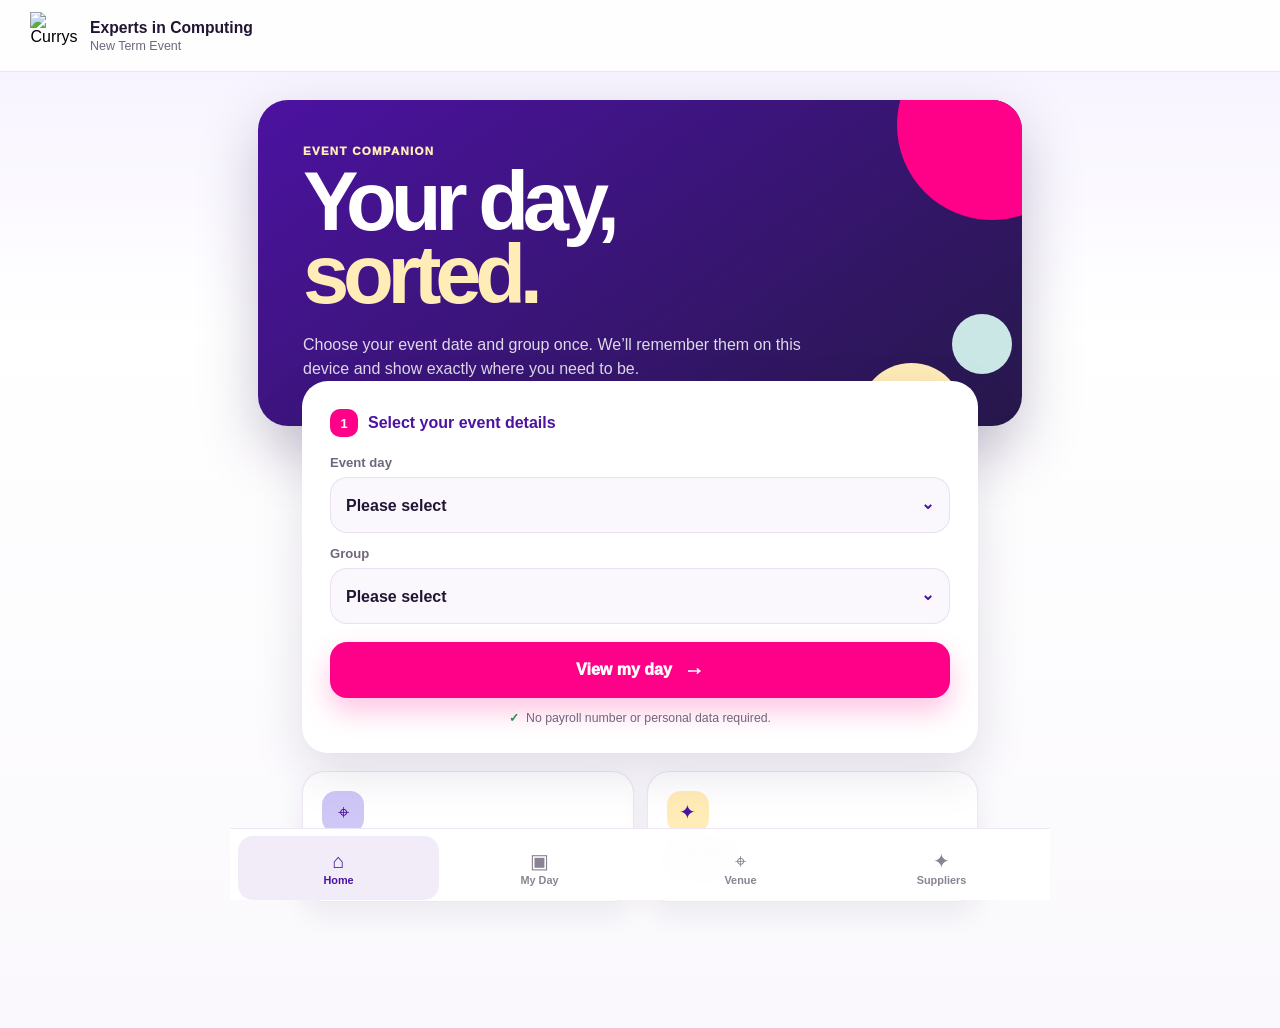
==== index.html @ 5420260b "Add files via upload" ====
<!doctype html>
<html lang="en">
<head>
  <meta charset="utf-8" />
  <meta name="viewport" content="width=device-width, initial-scale=1, viewport-fit=cover" />
  <meta name="theme-color" content="#4c12a1" />
  <meta name="apple-mobile-web-app-capable" content="yes" />
  <meta name="apple-mobile-web-app-status-bar-style" content="black-translucent" />
  <meta name="apple-mobile-web-app-title" content="EIC Event" />
  <meta name="description" content="Experts in Computing event companion and personalised group timetable." />
  <title>Experts in Computing</title>
  <link rel="manifest" href="manifest.webmanifest" />
  <link rel="apple-touch-icon" href="assets/icons/apple-touch-icon.png" />
  <link rel="icon" href="assets/icons/icon-192.png" />
  <link rel="stylesheet" href="styles.css" />
</head>
<body>
  <div class="splash" id="splash" aria-hidden="true">
    <div class="splash-mark"><span>E</span><span>I</span><span>C</span></div>
    <p>Experts in Computing</p>
  </div>

  <div class="app-frame">
    <header class="topbar">
      <button class="logo-button" data-nav="home" aria-label="Go to Home">
        <img src="assets/currys-logo.png" alt="Currys" />
      </button>
      <div class="topbar-title">
        <strong>Experts in Computing</strong>
        <span>New Term Event</span>
      </div>
      <button id="installButton" class="icon-button install-button hidden" aria-label="Install app" title="Install app">
        <svg viewBox="0 0 24 24" aria-hidden="true"><path d="M12 3v11m0 0 4-4m-4 4-4-4M5 14v5h14v-5"/></svg>
      </button>
    </header>

    <main id="mainContent">
      <section class="view active" id="homeView" data-view="home">
        <div class="hero">
          <div class="splash-orb orb-one"></div><div class="splash-orb orb-two"></div><div class="splash-orb orb-three"></div>
          <p class="eyebrow light">Event companion</p>
          <h1>Your day,<br><em>sorted.</em></h1>
          <p class="hero-text">Choose your event date and group once. We’ll remember them on this device and show exactly where you need to be.</p>
        </div>

        <form id="lookupForm" class="selection-card">
          <div class="step-label"><span>1</span> Select your event details</div>
          <label class="input-label" for="daySelect">Event day</label>
          <div class="select-wrap"><select id="daySelect" required></select></div>
          <label class="input-label" for="groupSelect">Group</label>
          <div class="select-wrap"><select id="groupSelect" required></select></div>
          <button class="primary-button" type="submit">View my day <span>→</span></button>
          <p class="privacy-note"><span>✓</span> No payroll number or personal data required.</p>
        </form>

        <div class="quick-grid">
          <button class="quick-card" data-nav="venue"><span class="quick-icon">⌖</span><strong>Venue guide</strong><small>Useful locations</small></button>
          <button class="quick-card" data-nav="suppliers"><span class="quick-icon">✦</span><strong>Suppliers</strong><small>Who you’ll meet</small></button>
        </div>
      </section>

      <section class="view" id="dayView" data-view="day">
        <div id="dayEmpty" class="empty-state">
          <span>📅</span><h2>Your timetable is waiting</h2><p>Select your day and group on the Home screen first.</p>
          <button class="primary-button compact" data-nav="home">Choose my group</button>
        </div>
        <div id="dayContent" class="hidden">
          <div class="day-head">
            <div><p class="eyebrow">My timetable</p><h2 id="dayGroup"></h2><p id="dayDate"></p></div>
            <button class="small-button" id="changeSelection">Change</button>
          </div>
          <div id="nowCard" class="now-card hidden"></div>
          <div class="progress-shell"><div class="progress-copy"><span>Day progress</span><strong id="progressText">0%</strong></div><div class="progress-track"><div id="progressBar"></div></div></div>
          <div id="timeline" class="timeline"></div>
        </div>
      </section>

      <section class="view" id="venueView" data-view="venue">
        <div class="page-head"><p class="eyebrow">Find your way</p><h2>Venue guide</h2><p>Currys Academy, 4th Floor, Fort Dunlop, Birmingham, B24 9FD.</p></div>
        <div class="venue-hero"><span class="venue-pin">⌖</span><div><strong>Start here</strong><h3>Main Academy</h3><p>Registration, welcome and the final wrap-up.</p></div></div>
        <div class="location-list" id="locationList"></div>
        <article class="help-card"><span>?</span><div><strong>Need help?</strong><p>Ask any member of the event team or return to registration in the Main Academy.</p></div></article>
      </section>

      <section class="view" id="suppliersView" data-view="suppliers">
        <div class="page-head"><p class="eyebrow">Meet the experts</p><h2>Supplier sessions</h2><p>Nine focused sessions across the day, with practical demos and product knowledge.</p></div>
        <div class="supplier-grid" id="supplierGrid"></div>
      </section>
    </main>

    <nav class="bottom-nav" aria-label="Main navigation">
      <button class="active" data-nav="home"><span>⌂</span><small>Home</small></button>
      <button data-nav="day"><span>▣</span><small>My Day</small></button>
      <button data-nav="venue"><span>⌖</span><small>Venue</small></button>
      <button data-nav="suppliers"><span>✦</span><small>Suppliers</small></button>
    </nav>
  </div>

  <div class="toast" id="toast" role="status"></div>
  <script src="app.js"></script>
</body>
</html>
---- styles.css ----
:root{--purple:#4c12a1;--deep:#26184a;--pink:#ff0088;--yellow:#ffecb7;--blue:#cae7e6;--lilac:#cfc8f7;--blush:#f9d2e5;--ink:#211533;--muted:#70667d;--surface:#fff;--line:rgba(76,18,161,.1);--shadow:0 18px 50px rgba(38,24,74,.13);--safe-top:env(safe-area-inset-top);--safe-bottom:env(safe-area-inset-bottom)}
*{box-sizing:border-box}html{background:#f7f4fb}body{margin:0;min-height:100vh;font-family:"Currys Sans","Aptos","Segoe UI",Arial,sans-serif;color:var(--ink);background:linear-gradient(180deg,#f6f1ff 0,#fff 32%,#faf8fc 100%);-webkit-font-smoothing:antialiased}button,select,a{font:inherit}.hidden{display:none!important}
.splash{position:fixed;inset:0;z-index:100;background:var(--purple);display:grid;place-content:center;text-align:center;color:#fff;transition:opacity .45s,visibility .45s}.splash.hide{opacity:0;visibility:hidden}.splash-mark{display:flex;gap:9px;justify-content:center}.splash-mark span{display:grid;place-items:center;width:58px;height:58px;border-radius:20px;font-weight:950;font-size:1.8rem}.splash-mark span:nth-child(1){background:var(--pink)}.splash-mark span:nth-child(2){background:var(--yellow);color:var(--deep)}.splash-mark span:nth-child(3){background:var(--blue);color:var(--deep)}.splash p{font-weight:850;letter-spacing:-.02em}
.app-frame{min-height:100vh;padding-bottom:calc(88px + var(--safe-bottom))}.topbar{position:sticky;top:0;z-index:20;height:calc(72px + var(--safe-top));padding:var(--safe-top) 18px 0;display:flex;align-items:center;gap:12px;background:rgba(255,255,255,.88);backdrop-filter:blur(18px);border-bottom:1px solid var(--line)}.logo-button{border:0;background:transparent;padding:0;display:block}.logo-button img{width:48px;height:48px;display:block}.topbar-title{min-width:0;flex:1}.topbar-title strong,.topbar-title span{display:block}.topbar-title strong{font-size:.98rem}.topbar-title span{color:var(--muted);font-size:.78rem;margin-top:2px}.icon-button{width:44px;height:44px;border:0;border-radius:15px;background:#f1ecfb;color:var(--purple);display:grid;place-items:center}.icon-button svg{width:22px;fill:none;stroke:currentColor;stroke-width:2;stroke-linecap:round;stroke-linejoin:round}
main{width:min(820px,100%);margin:0 auto}.view{display:none;padding:18px 16px 24px;animation:fade .2s ease}.view.active{display:block}@keyframes fade{from{opacity:.35;transform:translateY(5px)}}
.hero{position:relative;overflow:hidden;min-height:310px;border-radius:30px;padding:32px 26px;background:linear-gradient(145deg,var(--purple),var(--deep));color:white;box-shadow:0 24px 58px rgba(38,24,74,.25)}.splash-orb{position:absolute;border-radius:50%}.orb-one{width:190px;height:190px;right:-65px;top:-70px;background:var(--pink)}.orb-two{width:105px;height:105px;right:58px;bottom:-42px;background:var(--yellow)}.orb-three{width:60px;height:60px;right:10px;bottom:52px;background:var(--blue)}.hero>*:not(.splash-orb){position:relative;z-index:1}.eyebrow{margin:0 0 8px;color:var(--pink);font-size:.72rem;letter-spacing:.11em;text-transform:uppercase;font-weight:950}.eyebrow.light{color:var(--yellow)}.hero h1{margin:0;max-width:500px;font-size:clamp(3rem,13vw,5.2rem);line-height:.88;letter-spacing:-.075em}.hero h1 em{font-style:normal;color:var(--yellow)}.hero-text{max-width:510px;margin:22px 0 0;color:rgba(255,255,255,.84);line-height:1.5;font-size:1rem}
.selection-card{position:relative;margin:-34px 14px 0;padding:22px;border-radius:26px;background:var(--surface);box-shadow:var(--shadow);z-index:3}.step-label{display:flex;align-items:center;gap:10px;margin-bottom:18px;font-weight:900;color:var(--purple)}.step-label span{width:28px;height:28px;border-radius:10px;background:var(--pink);color:#fff;display:grid;place-items:center;font-size:.8rem}.input-label{display:block;margin:13px 0 7px;font-size:.82rem;font-weight:850;color:var(--muted)}.select-wrap{position:relative}.select-wrap:after{content:"⌄";position:absolute;right:16px;top:50%;transform:translateY(-56%);pointer-events:none;color:var(--purple);font-weight:900}select{width:100%;height:56px;border:1px solid var(--line);border-radius:17px;background:#faf8fd;color:var(--ink);padding:0 44px 0 15px;appearance:none;font-weight:760;outline:0}select:focus{border-color:var(--pink);box-shadow:0 0 0 3px rgba(255,0,136,.12)}.primary-button{width:100%;min-height:56px;margin-top:18px;border:0;border-radius:17px;background:var(--pink);color:#fff;font-weight:950;display:flex;align-items:center;justify-content:center;gap:12px;box-shadow:0 13px 28px rgba(255,0,136,.23)}.primary-button span{font-size:1.25rem}.primary-button.compact{width:auto;padding:0 22px;margin-left:auto;margin-right:auto}.privacy-note{display:flex;align-items:center;justify-content:center;gap:7px;margin:13px 0 0;color:var(--muted);font-size:.77rem}.privacy-note span{color:#2b8a4b;font-weight:900}.quick-grid{display:grid;grid-template-columns:1fr 1fr;gap:13px;margin-top:18px}.quick-card{border:1px solid var(--line);border-radius:22px;background:#fff;padding:19px;text-align:left;box-shadow:0 12px 28px rgba(38,24,74,.07)}.quick-card strong,.quick-card small{display:block}.quick-card strong{margin-top:12px;color:var(--purple)}.quick-card small{margin-top:4px;color:var(--muted)}.quick-icon{width:42px;height:42px;border-radius:14px;display:grid;place-items:center;font-size:1.25rem;background:var(--lilac);color:var(--purple)}.quick-card:nth-child(2) .quick-icon{background:var(--yellow)}
.page-head,.day-head{padding:10px 5px 18px}.page-head h2,.day-head h2{margin:0;color:var(--purple);font-size:2.35rem;line-height:1;letter-spacing:-.055em}.page-head>p:last-child,.day-head>div>p:last-child{color:var(--muted);line-height:1.45}.day-head{display:flex;justify-content:space-between;align-items:flex-start;gap:15px}.small-button{border:0;background:#ede6f8;color:var(--purple);border-radius:14px;padding:10px 13px;font-weight:850}.empty-state{text-align:center;background:#fff;border:1px solid var(--line);border-radius:28px;padding:50px 24px;box-shadow:var(--shadow)}.empty-state>span{font-size:2.7rem}.empty-state h2{color:var(--purple);margin:14px 0 7px}.empty-state p{color:var(--muted);line-height:1.45}.now-card{position:relative;overflow:hidden;border-radius:24px;padding:20px;background:linear-gradient(135deg,var(--purple),var(--deep));color:#fff;box-shadow:0 18px 40px rgba(38,24,74,.22)}.now-card:after{content:"";position:absolute;width:110px;height:110px;border-radius:50%;right:-35px;top:-40px;background:var(--pink)}.now-card>*{position:relative;z-index:1}.now-card .now-label{font-size:.7rem;text-transform:uppercase;letter-spacing:.1em;color:var(--yellow);font-weight:950}.now-card h3{margin:7px 0 3px;font-size:1.7rem}.now-card p{margin:0;color:rgba(255,255,255,.78)}.progress-shell{margin:15px 0;background:#fff;border:1px solid var(--line);border-radius:20px;padding:15px}.progress-copy{display:flex;justify-content:space-between;font-size:.8rem;font-weight:850}.progress-copy span{color:var(--muted)}.progress-track{height:8px;background:#eee8f7;border-radius:99px;margin-top:10px;overflow:hidden}.progress-track div{height:100%;width:0;background:linear-gradient(90deg,var(--purple),var(--pink));border-radius:inherit;transition:width .4s}.timeline{display:grid;gap:11px}.session-card{position:relative;display:grid;grid-template-columns:74px 1fr;gap:14px;padding:16px;border:1px solid var(--line);border-radius:22px;background:#fff;box-shadow:0 10px 26px rgba(38,24,74,.065)}.session-card.current{border:2px solid var(--pink);box-shadow:0 15px 34px rgba(255,0,136,.15)}.session-card.done{opacity:.58}.session-card.break{background:linear-gradient(135deg,#fff9e9,var(--yellow))}.session-card.plenary{background:linear-gradient(135deg,#f7f3ff,#eee8ff)}.time-block{font-weight:950;color:var(--deep);font-size:.9rem;line-height:1.22}.time-block small{display:block;color:var(--muted);font-size:.68rem;margin-top:3px}.session-card h3{margin:2px 0 4px;color:var(--purple);font-size:1.18rem}.session-kind{font-size:.65rem;letter-spacing:.1em;text-transform:uppercase;font-weight:950;color:var(--pink)}.session-meta{margin:0;color:var(--muted);font-size:.82rem}.feedback-link{display:inline-flex;margin-top:10px;color:var(--purple);font-size:.78rem;font-weight:900;text-decoration:none;background:#eee8f7;padding:8px 10px;border-radius:10px}.status-dot{position:absolute;right:13px;top:13px;width:9px;height:9px;border-radius:50%;background:var(--pink);box-shadow:0 0 0 5px rgba(255,0,136,.12)}
.venue-hero{display:flex;align-items:center;gap:17px;border-radius:26px;padding:22px;background:linear-gradient(135deg,var(--blue),#e8f8f7)}.venue-pin{width:58px;height:58px;border-radius:19px;display:grid;place-items:center;background:var(--purple);color:white;font-size:1.55rem}.venue-hero strong{color:var(--pink);font-size:.72rem;text-transform:uppercase;letter-spacing:.1em}.venue-hero h3{margin:4px 0;color:var(--purple);font-size:1.45rem}.venue-hero p{margin:0;color:var(--muted);font-size:.86rem}.location-list{display:grid;gap:10px;margin-top:14px}.location-card{display:flex;gap:14px;align-items:center;border:1px solid var(--line);border-radius:20px;background:#fff;padding:15px}.room-number{width:45px;height:45px;flex:none;border-radius:14px;background:#eee8f7;display:grid;place-items:center;color:var(--purple);font-weight:950}.location-card strong,.location-card small{display:block}.location-card small{color:var(--muted);margin-top:3px}.help-card{display:flex;gap:13px;margin-top:14px;padding:18px;border-radius:22px;background:var(--deep);color:#fff}.help-card>span{width:40px;height:40px;flex:none;border-radius:50%;display:grid;place-items:center;background:var(--yellow);color:var(--deep);font-weight:950}.help-card p{margin:4px 0 0;color:rgba(255,255,255,.72);line-height:1.4;font-size:.85rem}
.supplier-grid{display:grid;grid-template-columns:1fr 1fr;gap:12px}.supplier-card{min-height:140px;display:flex;flex-direction:column;justify-content:space-between;border:1px solid var(--line);border-radius:23px;padding:17px;background:#fff;box-shadow:0 10px 26px rgba(38,24,74,.06)}.supplier-monogram{width:45px;height:45px;border-radius:14px;display:grid;place-items:center;font-weight:950;color:var(--deep);background:var(--yellow)}.supplier-card:nth-child(3n+2) .supplier-monogram{background:var(--blue)}.supplier-card:nth-child(3n) .supplier-monogram{background:var(--blush)}.supplier-card strong{font-size:1.05rem;color:var(--purple)}.supplier-card small{display:block;margin-top:3px;color:var(--muted)}
.bottom-nav{position:fixed;z-index:30;left:50%;transform:translateX(-50%);bottom:0;width:min(820px,100%);height:calc(72px + var(--safe-bottom));padding:7px 8px var(--safe-bottom);display:grid;grid-template-columns:repeat(4,1fr);background:rgba(255,255,255,.94);backdrop-filter:blur(18px);border-top:1px solid var(--line)}.bottom-nav button{border:0;background:transparent;color:#8a8292;border-radius:15px;display:flex;flex-direction:column;justify-content:center;align-items:center;gap:3px}.bottom-nav button span{font-size:1.25rem;line-height:1}.bottom-nav button small{font-size:.68rem;font-weight:800}.bottom-nav button.active{color:var(--purple);background:#f1ecf8}.toast{position:fixed;left:50%;bottom:calc(86px + var(--safe-bottom));transform:translate(-50%,20px);z-index:50;background:var(--deep);color:#fff;padding:11px 16px;border-radius:14px;font-size:.82rem;opacity:0;pointer-events:none;transition:.25s;white-space:nowrap}.toast.show{opacity:1;transform:translate(-50%,0)}
@media(min-width:700px){.view{padding:28px 28px 38px}.selection-card{margin:-45px 44px 0;padding:28px}.quick-grid{margin-left:44px;margin-right:44px}.supplier-grid{grid-template-columns:repeat(3,1fr)}.timeline .session-card{grid-template-columns:105px 1fr}.hero{padding:45px}.topbar{padding-left:30px;padding-right:30px}}
@media(prefers-reduced-motion:reduce){*{scroll-behavior:auto!important;animation:none!important;transition:none!important}}
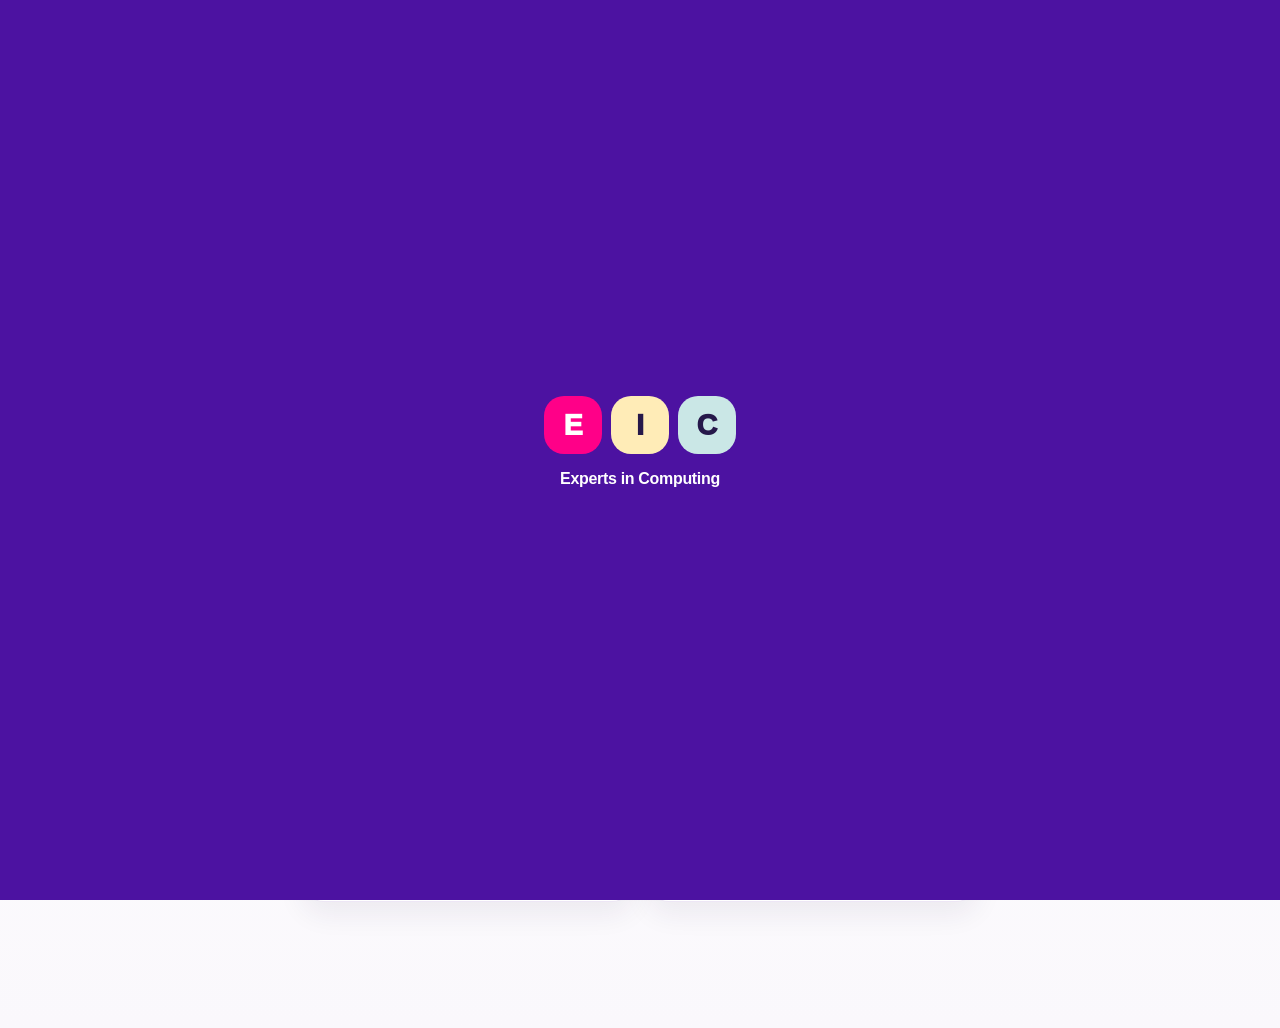
==== commit 41757014: "Rename Index.html to index.html" ====
--- a/index.html
+++ b/index.html
@@ -9,10 +9,24 @@
   <meta name="apple-mobile-web-app-title" content="EIC Event" />
   <meta name="description" content="Experts in Computing event companion and personalised group timetable." />
   <title>Experts in Computing</title>
-  <link rel="manifest" href="manifest.webmanifest" />
-  <link rel="apple-touch-icon" href="assets/icons/apple-touch-icon.png" />
-  <link rel="icon" href="assets/icons/icon-192.png" />
-  <link rel="stylesheet" href="styles.css" />
+  <link rel="apple-touch-icon" href="[data-uri]" />
+  <link rel="icon" href="[data-uri]" />
+  <style>
+:root{--purple:#4c12a1;--deep:#26184a;--pink:#ff0088;--yellow:#ffecb7;--blue:#cae7e6;--lilac:#cfc8f7;--blush:#f9d2e5;--ink:#211533;--muted:#70667d;--surface:#fff;--line:rgba(76,18,161,.1);--shadow:0 18px 50px rgba(38,24,74,.13);--safe-top:env(safe-area-inset-top);--safe-bottom:env(safe-area-inset-bottom)}
+*{box-sizing:border-box}html{background:#f7f4fb}body{margin:0;min-height:100vh;font-family:"Currys Sans","Aptos","Segoe UI",Arial,sans-serif;color:var(--ink);background:linear-gradient(180deg,#f6f1ff 0,#fff 32%,#faf8fc 100%);-webkit-font-smoothing:antialiased}button,select,a{font:inherit}.hidden{display:none!important}
+.splash{position:fixed;inset:0;z-index:100;background:var(--purple);display:grid;place-content:center;text-align:center;color:#fff;transition:opacity .45s,visibility .45s}.splash.hide{opacity:0;visibility:hidden}.splash-mark{display:flex;gap:9px;justify-content:center}.splash-mark span{display:grid;place-items:center;width:58px;height:58px;border-radius:20px;font-weight:950;font-size:1.8rem}.splash-mark span:nth-child(1){background:var(--pink)}.splash-mark span:nth-child(2){background:var(--yellow);color:var(--deep)}.splash-mark span:nth-child(3){background:var(--blue);color:var(--deep)}.splash p{font-weight:850;letter-spacing:-.02em}
+.app-frame{min-height:100vh;padding-bottom:calc(88px + var(--safe-bottom))}.topbar{position:sticky;top:0;z-index:20;height:calc(72px + var(--safe-top));padding:var(--safe-top) 18px 0;display:flex;align-items:center;gap:12px;background:rgba(255,255,255,.88);backdrop-filter:blur(18px);border-bottom:1px solid var(--line)}.logo-button{border:0;background:transparent;padding:0;display:block}.logo-button img{width:48px;height:48px;display:block}.topbar-title{min-width:0;flex:1}.topbar-title strong,.topbar-title span{display:block}.topbar-title strong{font-size:.98rem}.topbar-title span{color:var(--muted);font-size:.78rem;margin-top:2px}.icon-button{width:44px;height:44px;border:0;border-radius:15px;background:#f1ecfb;color:var(--purple);display:grid;place-items:center}.icon-button svg{width:22px;fill:none;stroke:currentColor;stroke-width:2;stroke-linecap:round;stroke-linejoin:round}
+main{width:min(820px,100%);margin:0 auto}.view{display:none;padding:18px 16px 24px;animation:fade .2s ease}.view.active{display:block}@keyframes fade{from{opacity:.35;transform:translateY(5px)}}
+.hero{position:relative;overflow:hidden;min-height:310px;border-radius:30px;padding:32px 26px;background:linear-gradient(145deg,var(--purple),var(--deep));color:white;box-shadow:0 24px 58px rgba(38,24,74,.25)}.splash-orb{position:absolute;border-radius:50%}.orb-one{width:190px;height:190px;right:-65px;top:-70px;background:var(--pink)}.orb-two{width:105px;height:105px;right:58px;bottom:-42px;background:var(--yellow)}.orb-three{width:60px;height:60px;right:10px;bottom:52px;background:var(--blue)}.hero>*:not(.splash-orb){position:relative;z-index:1}.eyebrow{margin:0 0 8px;color:var(--pink);font-size:.72rem;letter-spacing:.11em;text-transform:uppercase;font-weight:950}.eyebrow.light{color:var(--yellow)}.hero h1{margin:0;max-width:500px;font-size:clamp(3rem,13vw,5.2rem);line-height:.88;letter-spacing:-.075em}.hero h1 em{font-style:normal;color:var(--yellow)}.hero-text{max-width:510px;margin:22px 0 0;color:rgba(255,255,255,.84);line-height:1.5;font-size:1rem}
+.selection-card{position:relative;margin:-34px 14px 0;padding:22px;border-radius:26px;background:var(--surface);box-shadow:var(--shadow);z-index:3}.step-label{display:flex;align-items:center;gap:10px;margin-bottom:18px;font-weight:900;color:var(--purple)}.step-label span{width:28px;height:28px;border-radius:10px;background:var(--pink);color:#fff;display:grid;place-items:center;font-size:.8rem}.input-label{display:block;margin:13px 0 7px;font-size:.82rem;font-weight:850;color:var(--muted)}.select-wrap{position:relative}.select-wrap:after{content:"⌄";position:absolute;right:16px;top:50%;transform:translateY(-56%);pointer-events:none;color:var(--purple);font-weight:900}select{width:100%;height:56px;border:1px solid var(--line);border-radius:17px;background:#faf8fd;color:var(--ink);padding:0 44px 0 15px;appearance:none;font-weight:760;outline:0}select:focus{border-color:var(--pink);box-shadow:0 0 0 3px rgba(255,0,136,.12)}.primary-button{width:100%;min-height:56px;margin-top:18px;border:0;border-radius:17px;background:var(--pink);color:#fff;font-weight:950;display:flex;align-items:center;justify-content:center;gap:12px;box-shadow:0 13px 28px rgba(255,0,136,.23)}.primary-button span{font-size:1.25rem}.primary-button.compact{width:auto;padding:0 22px;margin-left:auto;margin-right:auto}.privacy-note{display:flex;align-items:center;justify-content:center;gap:7px;margin:13px 0 0;color:var(--muted);font-size:.77rem}.privacy-note span{color:#2b8a4b;font-weight:900}.quick-grid{display:grid;grid-template-columns:1fr 1fr;gap:13px;margin-top:18px}.quick-card{border:1px solid var(--line);border-radius:22px;background:#fff;padding:19px;text-align:left;box-shadow:0 12px 28px rgba(38,24,74,.07)}.quick-card strong,.quick-card small{display:block}.quick-card strong{margin-top:12px;color:var(--purple)}.quick-card small{margin-top:4px;color:var(--muted)}.quick-icon{width:42px;height:42px;border-radius:14px;display:grid;place-items:center;font-size:1.25rem;background:var(--lilac);color:var(--purple)}.quick-card:nth-child(2) .quick-icon{background:var(--yellow)}
+.page-head,.day-head{padding:10px 5px 18px}.page-head h2,.day-head h2{margin:0;color:var(--purple);font-size:2.35rem;line-height:1;letter-spacing:-.055em}.page-head>p:last-child,.day-head>div>p:last-child{color:var(--muted);line-height:1.45}.day-head{display:flex;justify-content:space-between;align-items:flex-start;gap:15px}.small-button{border:0;background:#ede6f8;color:var(--purple);border-radius:14px;padding:10px 13px;font-weight:850}.empty-state{text-align:center;background:#fff;border:1px solid var(--line);border-radius:28px;padding:50px 24px;box-shadow:var(--shadow)}.empty-state>span{font-size:2.7rem}.empty-state h2{color:var(--purple);margin:14px 0 7px}.empty-state p{color:var(--muted);line-height:1.45}.now-card{position:relative;overflow:hidden;border-radius:24px;padding:20px;background:linear-gradient(135deg,var(--purple),var(--deep));color:#fff;box-shadow:0 18px 40px rgba(38,24,74,.22)}.now-card:after{content:"";position:absolute;width:110px;height:110px;border-radius:50%;right:-35px;top:-40px;background:var(--pink)}.now-card>*{position:relative;z-index:1}.now-card .now-label{font-size:.7rem;text-transform:uppercase;letter-spacing:.1em;color:var(--yellow);font-weight:950}.now-card h3{margin:7px 0 3px;font-size:1.7rem}.now-card p{margin:0;color:rgba(255,255,255,.78)}.progress-shell{margin:15px 0;background:#fff;border:1px solid var(--line);border-radius:20px;padding:15px}.progress-copy{display:flex;justify-content:space-between;font-size:.8rem;font-weight:850}.progress-copy span{color:var(--muted)}.progress-track{height:8px;background:#eee8f7;border-radius:99px;margin-top:10px;overflow:hidden}.progress-track div{height:100%;width:0;background:linear-gradient(90deg,var(--purple),var(--pink));border-radius:inherit;transition:width .4s}.timeline{display:grid;gap:11px}.session-card{position:relative;display:grid;grid-template-columns:74px 1fr;gap:14px;padding:16px;border:1px solid var(--line);border-radius:22px;background:#fff;box-shadow:0 10px 26px rgba(38,24,74,.065)}.session-card.current{border:2px solid var(--pink);box-shadow:0 15px 34px rgba(255,0,136,.15)}.session-card.done{opacity:.58}.session-card.break{background:linear-gradient(135deg,#fff9e9,var(--yellow))}.session-card.plenary{background:linear-gradient(135deg,#f7f3ff,#eee8ff)}.time-block{font-weight:950;color:var(--deep);font-size:.9rem;line-height:1.22}.time-block small{display:block;color:var(--muted);font-size:.68rem;margin-top:3px}.session-card h3{margin:2px 0 4px;color:var(--purple);font-size:1.18rem}.session-kind{font-size:.65rem;letter-spacing:.1em;text-transform:uppercase;font-weight:950;color:var(--pink)}.session-meta{margin:0;color:var(--muted);font-size:.82rem}.feedback-link{display:inline-flex;margin-top:10px;color:var(--purple);font-size:.78rem;font-weight:900;text-decoration:none;background:#eee8f7;padding:8px 10px;border-radius:10px}.status-dot{position:absolute;right:13px;top:13px;width:9px;height:9px;border-radius:50%;background:var(--pink);box-shadow:0 0 0 5px rgba(255,0,136,.12)}
+.venue-hero{display:flex;align-items:center;gap:17px;border-radius:26px;padding:22px;background:linear-gradient(135deg,var(--blue),#e8f8f7)}.venue-pin{width:58px;height:58px;border-radius:19px;display:grid;place-items:center;background:var(--purple);color:white;font-size:1.55rem}.venue-hero strong{color:var(--pink);font-size:.72rem;text-transform:uppercase;letter-spacing:.1em}.venue-hero h3{margin:4px 0;color:var(--purple);font-size:1.45rem}.venue-hero p{margin:0;color:var(--muted);font-size:.86rem}.location-list{display:grid;gap:10px;margin-top:14px}.location-card{display:flex;gap:14px;align-items:center;border:1px solid var(--line);border-radius:20px;background:#fff;padding:15px}.room-number{width:45px;height:45px;flex:none;border-radius:14px;background:#eee8f7;display:grid;place-items:center;color:var(--purple);font-weight:950}.location-card strong,.location-card small{display:block}.location-card small{color:var(--muted);margin-top:3px}.help-card{display:flex;gap:13px;margin-top:14px;padding:18px;border-radius:22px;background:var(--deep);color:#fff}.help-card>span{width:40px;height:40px;flex:none;border-radius:50%;display:grid;place-items:center;background:var(--yellow);color:var(--deep);font-weight:950}.help-card p{margin:4px 0 0;color:rgba(255,255,255,.72);line-height:1.4;font-size:.85rem}
+.supplier-grid{display:grid;grid-template-columns:1fr 1fr;gap:12px}.supplier-card{min-height:140px;display:flex;flex-direction:column;justify-content:space-between;border:1px solid var(--line);border-radius:23px;padding:17px;background:#fff;box-shadow:0 10px 26px rgba(38,24,74,.06)}.supplier-monogram{width:45px;height:45px;border-radius:14px;display:grid;place-items:center;font-weight:950;color:var(--deep);background:var(--yellow)}.supplier-card:nth-child(3n+2) .supplier-monogram{background:var(--blue)}.supplier-card:nth-child(3n) .supplier-monogram{background:var(--blush)}.supplier-card strong{font-size:1.05rem;color:var(--purple)}.supplier-card small{display:block;margin-top:3px;color:var(--muted)}
+.bottom-nav{position:fixed;z-index:30;left:50%;transform:translateX(-50%);bottom:0;width:min(820px,100%);height:calc(72px + var(--safe-bottom));padding:7px 8px var(--safe-bottom);display:grid;grid-template-columns:repeat(4,1fr);background:rgba(255,255,255,.94);backdrop-filter:blur(18px);border-top:1px solid var(--line)}.bottom-nav button{border:0;background:transparent;color:#8a8292;border-radius:15px;display:flex;flex-direction:column;justify-content:center;align-items:center;gap:3px}.bottom-nav button span{font-size:1.25rem;line-height:1}.bottom-nav button small{font-size:.68rem;font-weight:800}.bottom-nav button.active{color:var(--purple);background:#f1ecf8}.toast{position:fixed;left:50%;bottom:calc(86px + var(--safe-bottom));transform:translate(-50%,20px);z-index:50;background:var(--deep);color:#fff;padding:11px 16px;border-radius:14px;font-size:.82rem;opacity:0;pointer-events:none;transition:.25s;white-space:nowrap}.toast.show{opacity:1;transform:translate(-50%,0)}
+@media(min-width:700px){.view{padding:28px 28px 38px}.selection-card{margin:-45px 44px 0;padding:28px}.quick-grid{margin-left:44px;margin-right:44px}.supplier-grid{grid-template-columns:repeat(3,1fr)}.timeline .session-card{grid-template-columns:105px 1fr}.hero{padding:45px}.topbar{padding-left:30px;padding-right:30px}}
+@media(prefers-reduced-motion:reduce){*{scroll-behavior:auto!important;animation:none!important;transition:none!important}}
+
+</style>
 </head>
 <body>
   <div class="splash" id="splash" aria-hidden="true">
@@ -23,15 +37,13 @@
   <div class="app-frame">
     <header class="topbar">
       <button class="logo-button" data-nav="home" aria-label="Go to Home">
-        <img src="assets/currys-logo.png" alt="Currys" />
+        <img src="[data-uri]" alt="Currys" />
       </button>
       <div class="topbar-title">
         <strong>Experts in Computing</strong>
         <span>New Term Event</span>
       </div>
-      <button id="installButton" class="icon-button install-button hidden" aria-label="Install app" title="Install app">
-        <svg viewBox="0 0 24 24" aria-hidden="true"><path d="M12 3v11m0 0 4-4m-4 4-4-4M5 14v5h14v-5"/></svg>
-      </button>
+      <span class="topbar-spacer" aria-hidden="true"></span>
     </header>
 
     <main id="mainContent">
@@ -97,6 +109,30 @@
   </div>
 
   <div class="toast" id="toast" role="status"></div>
-  <script src="app.js"></script>
+  <script>
+const eventConfig={eventName:"Experts in Computing – New Term Event",venue:"Currys Academy, Fort Dunlop",feedback:{welcome:"https://forms.office.com/Pages/ResponsePage.aspx?id=replace-welcome-feedback",supplier:"https://forms.office.com/Pages/ResponsePage.aspx?id=replace-supplier-feedback",overall:"https://forms.office.com/Pages/ResponsePage.aspx?id=replace-overall-feedback"}};
+const eventDays=["Monday 13th July 2026","Tuesday 14th July 2026","Wednesday 15th July 2026","Thursday 16th July 2026","Friday 17th July 2026"];
+const sessions={welcome:{title:"Welcome & event briefing",room:"Main Academy",type:"Plenary"},break1:{title:"Morning break",room:"Breakout area",type:"Break"},lunch:{title:"Lunch",room:"Breakout area",type:"Break"},break2:{title:"Afternoon break",room:"Breakout area",type:"Break"},close:{title:"Wrap up & final feedback",room:"Main Academy",type:"Plenary"},logitech:{title:"Logitech",room:"Room 1",type:"Supplier"},gigabyte:{title:"Gigabyte",room:"Room 2",type:"Supplier"},msi:{title:"MSI",room:"Room 3",type:"Supplier"},asus:{title:"ASUS",room:"Room 4",type:"Supplier"},acer:{title:"Acer",room:"Room 5",type:"Supplier"},norton:{title:"Norton",room:"Room 6",type:"Supplier"},funnivation:{title:"Funnivation",room:"Room 7",type:"Supplier"},glorious:{title:"Glorious",room:"Room 8",type:"Supplier"},intel:{title:"Intel",room:"Room 9",type:"Supplier"}};
+const timeSlots=[{time:"09:15 - 09:50",fixed:"welcome"},{time:"10:00 - 10:25"},{time:"10:30 - 10:55"},{time:"11:00 - 11:25"},{time:"11:30 - 11:45",fixed:"break1"},{time:"11:50 - 12:15"},{time:"12:20 - 12:45"},{time:"12:45 - 13:30",fixed:"lunch"},{time:"13:35 - 14:00"},{time:"14:05 - 14:30"},{time:"14:35 - 15:00",fixed:"break2"},{time:"15:05 - 15:30"},{time:"15:35 - 16:00"},{time:"16:10 - 16:45",fixed:"close"}];
+const rotations={"Group 1 - The RGB Elites":["logitech","gigabyte","msi","asus","acer","norton","funnivation","glorious","intel"],"Group 2 - The RTX Raiders":["gigabyte","msi","asus","acer","norton","funnivation","glorious","intel","logitech"],"Group 3 - CTRL+ALT+WIN":["msi","asus","acer","norton","funnivation","glorious","intel","logitech","gigabyte"],"Group 4 - The Loading Screens":["asus","acer","norton","funnivation","glorious","intel","logitech","gigabyte","msi"],"Group 5 - The Keyboard Warriors":["acer","norton","funnivation","glorious","intel","logitech","gigabyte","msi","asus"],"Group 6 - The 8-bit Bandits":["norton","funnivation","glorious","intel","logitech","gigabyte","msi","asus","acer"],"Group 7 - The Respawn Rangers":["funnivation","glorious","intel","logitech","gigabyte","msi","asus","acer","norton"],"Group 8 - DLC":["glorious","intel","logitech","gigabyte","msi","asus","acer","norton","funnivation"]};
+const $=s=>document.querySelector(s);const $$=s=>[...document.querySelectorAll(s)];
+let deferredPrompt=null;let chosenDay=localStorage.getItem("eic-day")||"";let chosenGroup=localStorage.getItem("eic-group")||"";
+function populate(select,values){select.innerHTML='<option value="">Please select</option>'+values.map(v=>`<option value="${v}">${v}</option>`).join("")}
+populate($("#daySelect"),eventDays);populate($("#groupSelect"),Object.keys(rotations));$("#daySelect").value=chosenDay;$("#groupSelect").value=chosenGroup;
+setTimeout(()=>$("#splash").classList.add("hide"),650);
+function navigate(view){$$('.view').forEach(v=>v.classList.toggle('active',v.dataset.view===view));$$('[data-nav]').forEach(b=>{if(b.closest('.bottom-nav'))b.classList.toggle('active',b.dataset.nav===view)});window.scrollTo({top:0,behavior:'smooth'});if(view==='day')renderDay()}
+$$('[data-nav]').forEach(b=>b.addEventListener('click',()=>navigate(b.dataset.nav)));
+$("#lookupForm").addEventListener("submit",e=>{e.preventDefault();chosenDay=$("#daySelect").value;chosenGroup=$("#groupSelect").value;localStorage.setItem("eic-day",chosenDay);localStorage.setItem("eic-group",chosenGroup);toast("Your timetable has been saved");navigate("day")});
+$("#changeSelection").addEventListener("click",()=>navigate("home"));
+function buildTimetable(group){let i=0;return timeSlots.map(slot=>{const key=slot.fixed||rotations[group][i++];return{...slot,...sessions[key],sessionKey:key}})}
+function parseTime(dateLabel,range,end=false){const dateMap={"Monday 13th July 2026":"2026-07-13","Tuesday 14th July 2026":"2026-07-14","Wednesday 15th July 2026":"2026-07-15","Thursday 16th July 2026":"2026-07-16","Friday 17th July 2026":"2026-07-17"};const part=range.split(" - ")[end?1:0];return new Date(`${dateMap[dateLabel]}T${part}:00`)}
+function feedbackUrl(s){if(s.sessionKey==='welcome')return eventConfig.feedback.welcome;if(s.sessionKey==='close')return eventConfig.feedback.overall;if(s.type==='Supplier'){const p=new URLSearchParams({session:s.title,group:chosenGroup,eventDay:chosenDay});return `${eventConfig.feedback.supplier}&${p}`}return null}
+function renderDay(){if(!chosenDay||!chosenGroup){$("#dayEmpty").classList.remove("hidden");$("#dayContent").classList.add("hidden");return}$("#dayEmpty").classList.add("hidden");$("#dayContent").classList.remove("hidden");$("#dayGroup").textContent=chosenGroup;$("#dayDate").textContent=chosenDay;const now=new Date();const timetable=buildTimetable(chosenGroup);let completed=0,current=null;$("#timeline").innerHTML=timetable.map(s=>{const start=parseTime(chosenDay,s.time),end=parseTime(chosenDay,s.time,true);const done=now>end;const active=now>=start&&now<=end;if(done)completed++;if(active)current=s;const url=feedbackUrl(s);return `<article class="session-card ${s.type.toLowerCase()} ${done?'done':''} ${active?'current':''}">${active?'<span class="status-dot"></span>':''}<div class="time-block">${s.time.split(' - ')[0]}<small>${s.time.split(' - ')[1]}</small></div><div><span class="session-kind">${active?'Happening now · ':''}${s.type}</span><h3>${s.title}</h3><p class="session-meta">${s.room}</p>${url?`<a class="feedback-link" href="${url}" target="_blank" rel="noopener">Give feedback →</a>`:''}</div></article>`}).join('');const percent=Math.round(completed/timetable.length*100);$("#progressBar").style.width=`${percent}%`;$("#progressText").textContent=`${percent}%`;if(current){$("#nowCard").classList.remove("hidden");$("#nowCard").innerHTML=`<span class="now-label">Happening now</span><h3>${current.title}</h3><p>${current.room} · until ${current.time.split(' - ')[1]}</p>`}else $("#nowCard").classList.add("hidden")}
+const supplierKeys=Object.keys(sessions).filter(k=>sessions[k].type==='Supplier');$("#supplierGrid").innerHTML=supplierKeys.map(k=>`<article class="supplier-card"><div class="supplier-monogram">${sessions[k].title.slice(0,2).toUpperCase()}</div><div><strong>${sessions[k].title}</strong><small>${sessions[k].room}</small></div></article>`).join('');$("#locationList").innerHTML=supplierKeys.map(k=>`<article class="location-card"><span class="room-number">${sessions[k].room.replace('Room ','')}</span><div><strong>${sessions[k].room}</strong><small>${sessions[k].title} session</small></div></article>`).join('');
+function toast(message){const t=$("#toast");t.textContent=message;t.classList.add("show");setTimeout(()=>t.classList.remove("show"),2100)}
+await deferredPrompt.userChoice;deferredPrompt=null;$("#installButton").classList.add('hidden')});
+
+
+</script>
 </body>
 </html>
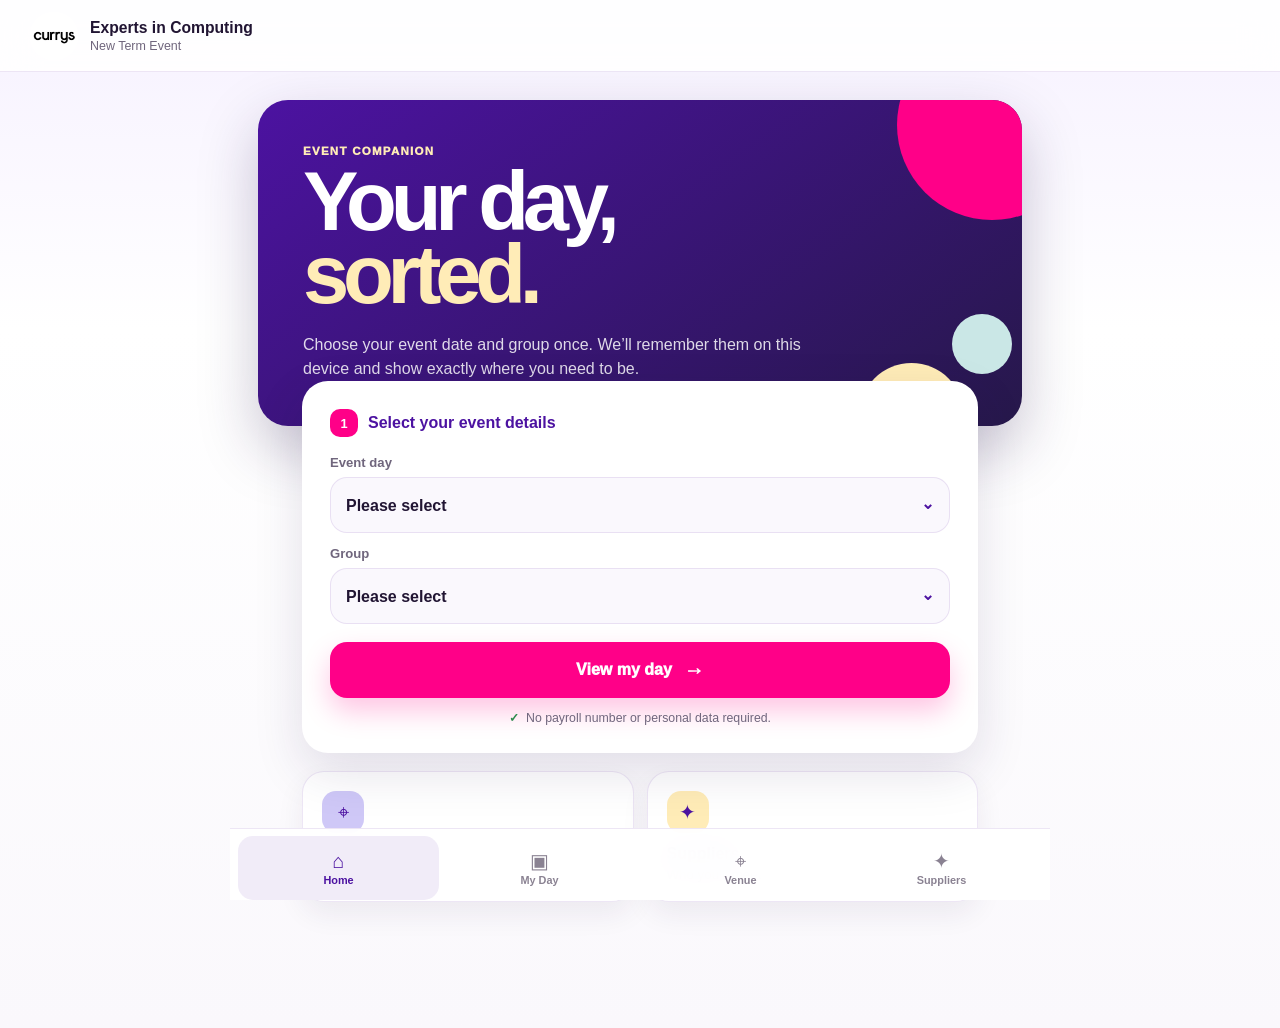
==== commit a0776478: "Rename index-fixed.html to index.html" ====
--- a/index.html
+++ b/index.html
@@ -130,7 +130,13 @@
 function renderDay(){if(!chosenDay||!chosenGroup){$("#dayEmpty").classList.remove("hidden");$("#dayContent").classList.add("hidden");return}$("#dayEmpty").classList.add("hidden");$("#dayContent").classList.remove("hidden");$("#dayGroup").textContent=chosenGroup;$("#dayDate").textContent=chosenDay;const now=new Date();const timetable=buildTimetable(chosenGroup);let completed=0,current=null;$("#timeline").innerHTML=timetable.map(s=>{const start=parseTime(chosenDay,s.time),end=parseTime(chosenDay,s.time,true);const done=now>end;const active=now>=start&&now<=end;if(done)completed++;if(active)current=s;const url=feedbackUrl(s);return `<article class="session-card ${s.type.toLowerCase()} ${done?'done':''} ${active?'current':''}">${active?'<span class="status-dot"></span>':''}<div class="time-block">${s.time.split(' - ')[0]}<small>${s.time.split(' - ')[1]}</small></div><div><span class="session-kind">${active?'Happening now · ':''}${s.type}</span><h3>${s.title}</h3><p class="session-meta">${s.room}</p>${url?`<a class="feedback-link" href="${url}" target="_blank" rel="noopener">Give feedback →</a>`:''}</div></article>`}).join('');const percent=Math.round(completed/timetable.length*100);$("#progressBar").style.width=`${percent}%`;$("#progressText").textContent=`${percent}%`;if(current){$("#nowCard").classList.remove("hidden");$("#nowCard").innerHTML=`<span class="now-label">Happening now</span><h3>${current.title}</h3><p>${current.room} · until ${current.time.split(' - ')[1]}</p>`}else $("#nowCard").classList.add("hidden")}
 const supplierKeys=Object.keys(sessions).filter(k=>sessions[k].type==='Supplier');$("#supplierGrid").innerHTML=supplierKeys.map(k=>`<article class="supplier-card"><div class="supplier-monogram">${sessions[k].title.slice(0,2).toUpperCase()}</div><div><strong>${sessions[k].title}</strong><small>${sessions[k].room}</small></div></article>`).join('');$("#locationList").innerHTML=supplierKeys.map(k=>`<article class="location-card"><span class="room-number">${sessions[k].room.replace('Room ','')}</span><div><strong>${sessions[k].room}</strong><small>${sessions[k].title} session</small></div></article>`).join('');
 function toast(message){const t=$("#toast");t.textContent=message;t.classList.add("show");setTimeout(()=>t.classList.remove("show"),2100)}
-await deferredPrompt.userChoice;deferredPrompt=null;$("#installButton").classList.add('hidden')});
+// Keep the splash screen from trapping the app if a browser error occurs.
+window.addEventListener("load", () => {
+  window.setTimeout(() => {
+    const splash = document.querySelector("#splash");
+    if (splash) splash.classList.add("hide");
+  }, 650);
+});
 
 
 </script>
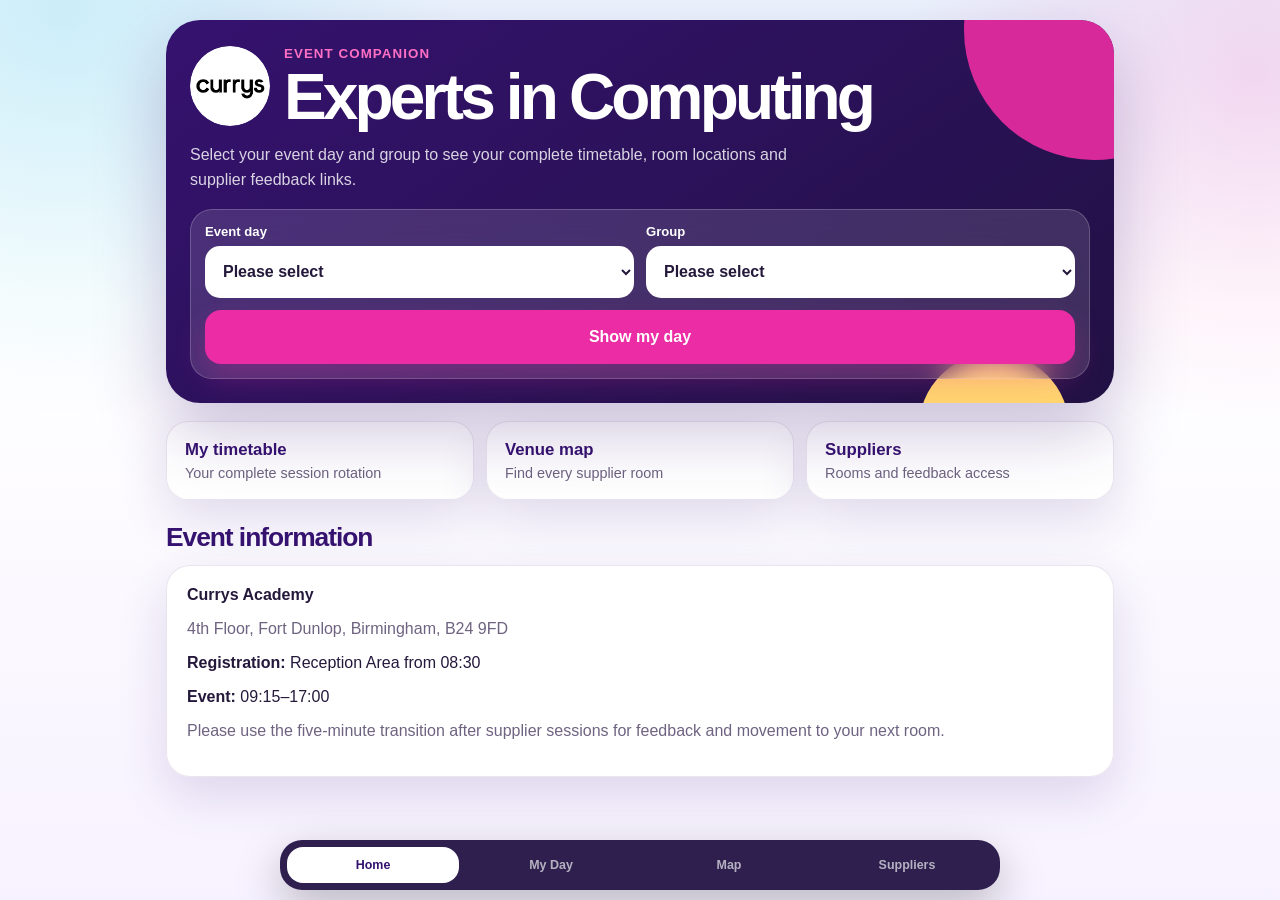
==== commit d4cca26d: "Add files via upload" ====
--- a/index.html
+++ b/index.html
@@ -1,144 +1,6 @@
-<!doctype html>
-<html lang="en">
-<head>
-  <meta charset="utf-8" />
-  <meta name="viewport" content="width=device-width, initial-scale=1, viewport-fit=cover" />
-  <meta name="theme-color" content="#4c12a1" />
-  <meta name="apple-mobile-web-app-capable" content="yes" />
-  <meta name="apple-mobile-web-app-status-bar-style" content="black-translucent" />
-  <meta name="apple-mobile-web-app-title" content="EIC Event" />
-  <meta name="description" content="Experts in Computing event companion and personalised group timetable." />
-  <title>Experts in Computing</title>
-  <link rel="apple-touch-icon" href="[data-uri]" />
-  <link rel="icon" href="[data-uri]" />
-  <style>
-:root{--purple:#4c12a1;--deep:#26184a;--pink:#ff0088;--yellow:#ffecb7;--blue:#cae7e6;--lilac:#cfc8f7;--blush:#f9d2e5;--ink:#211533;--muted:#70667d;--surface:#fff;--line:rgba(76,18,161,.1);--shadow:0 18px 50px rgba(38,24,74,.13);--safe-top:env(safe-area-inset-top);--safe-bottom:env(safe-area-inset-bottom)}
-*{box-sizing:border-box}html{background:#f7f4fb}body{margin:0;min-height:100vh;font-family:"Currys Sans","Aptos","Segoe UI",Arial,sans-serif;color:var(--ink);background:linear-gradient(180deg,#f6f1ff 0,#fff 32%,#faf8fc 100%);-webkit-font-smoothing:antialiased}button,select,a{font:inherit}.hidden{display:none!important}
-.splash{position:fixed;inset:0;z-index:100;background:var(--purple);display:grid;place-content:center;text-align:center;color:#fff;transition:opacity .45s,visibility .45s}.splash.hide{opacity:0;visibility:hidden}.splash-mark{display:flex;gap:9px;justify-content:center}.splash-mark span{display:grid;place-items:center;width:58px;height:58px;border-radius:20px;font-weight:950;font-size:1.8rem}.splash-mark span:nth-child(1){background:var(--pink)}.splash-mark span:nth-child(2){background:var(--yellow);color:var(--deep)}.splash-mark span:nth-child(3){background:var(--blue);color:var(--deep)}.splash p{font-weight:850;letter-spacing:-.02em}
-.app-frame{min-height:100vh;padding-bottom:calc(88px + var(--safe-bottom))}.topbar{position:sticky;top:0;z-index:20;height:calc(72px + var(--safe-top));padding:var(--safe-top) 18px 0;display:flex;align-items:center;gap:12px;background:rgba(255,255,255,.88);backdrop-filter:blur(18px);border-bottom:1px solid var(--line)}.logo-button{border:0;background:transparent;padding:0;display:block}.logo-button img{width:48px;height:48px;display:block}.topbar-title{min-width:0;flex:1}.topbar-title strong,.topbar-title span{display:block}.topbar-title strong{font-size:.98rem}.topbar-title span{color:var(--muted);font-size:.78rem;margin-top:2px}.icon-button{width:44px;height:44px;border:0;border-radius:15px;background:#f1ecfb;color:var(--purple);display:grid;place-items:center}.icon-button svg{width:22px;fill:none;stroke:currentColor;stroke-width:2;stroke-linecap:round;stroke-linejoin:round}
-main{width:min(820px,100%);margin:0 auto}.view{display:none;padding:18px 16px 24px;animation:fade .2s ease}.view.active{display:block}@keyframes fade{from{opacity:.35;transform:translateY(5px)}}
-.hero{position:relative;overflow:hidden;min-height:310px;border-radius:30px;padding:32px 26px;background:linear-gradient(145deg,var(--purple),var(--deep));color:white;box-shadow:0 24px 58px rgba(38,24,74,.25)}.splash-orb{position:absolute;border-radius:50%}.orb-one{width:190px;height:190px;right:-65px;top:-70px;background:var(--pink)}.orb-two{width:105px;height:105px;right:58px;bottom:-42px;background:var(--yellow)}.orb-three{width:60px;height:60px;right:10px;bottom:52px;background:var(--blue)}.hero>*:not(.splash-orb){position:relative;z-index:1}.eyebrow{margin:0 0 8px;color:var(--pink);font-size:.72rem;letter-spacing:.11em;text-transform:uppercase;font-weight:950}.eyebrow.light{color:var(--yellow)}.hero h1{margin:0;max-width:500px;font-size:clamp(3rem,13vw,5.2rem);line-height:.88;letter-spacing:-.075em}.hero h1 em{font-style:normal;color:var(--yellow)}.hero-text{max-width:510px;margin:22px 0 0;color:rgba(255,255,255,.84);line-height:1.5;font-size:1rem}
-.selection-card{position:relative;margin:-34px 14px 0;padding:22px;border-radius:26px;background:var(--surface);box-shadow:var(--shadow);z-index:3}.step-label{display:flex;align-items:center;gap:10px;margin-bottom:18px;font-weight:900;color:var(--purple)}.step-label span{width:28px;height:28px;border-radius:10px;background:var(--pink);color:#fff;display:grid;place-items:center;font-size:.8rem}.input-label{display:block;margin:13px 0 7px;font-size:.82rem;font-weight:850;color:var(--muted)}.select-wrap{position:relative}.select-wrap:after{content:"⌄";position:absolute;right:16px;top:50%;transform:translateY(-56%);pointer-events:none;color:var(--purple);font-weight:900}select{width:100%;height:56px;border:1px solid var(--line);border-radius:17px;background:#faf8fd;color:var(--ink);padding:0 44px 0 15px;appearance:none;font-weight:760;outline:0}select:focus{border-color:var(--pink);box-shadow:0 0 0 3px rgba(255,0,136,.12)}.primary-button{width:100%;min-height:56px;margin-top:18px;border:0;border-radius:17px;background:var(--pink);color:#fff;font-weight:950;display:flex;align-items:center;justify-content:center;gap:12px;box-shadow:0 13px 28px rgba(255,0,136,.23)}.primary-button span{font-size:1.25rem}.primary-button.compact{width:auto;padding:0 22px;margin-left:auto;margin-right:auto}.privacy-note{display:flex;align-items:center;justify-content:center;gap:7px;margin:13px 0 0;color:var(--muted);font-size:.77rem}.privacy-note span{color:#2b8a4b;font-weight:900}.quick-grid{display:grid;grid-template-columns:1fr 1fr;gap:13px;margin-top:18px}.quick-card{border:1px solid var(--line);border-radius:22px;background:#fff;padding:19px;text-align:left;box-shadow:0 12px 28px rgba(38,24,74,.07)}.quick-card strong,.quick-card small{display:block}.quick-card strong{margin-top:12px;color:var(--purple)}.quick-card small{margin-top:4px;color:var(--muted)}.quick-icon{width:42px;height:42px;border-radius:14px;display:grid;place-items:center;font-size:1.25rem;background:var(--lilac);color:var(--purple)}.quick-card:nth-child(2) .quick-icon{background:var(--yellow)}
-.page-head,.day-head{padding:10px 5px 18px}.page-head h2,.day-head h2{margin:0;color:var(--purple);font-size:2.35rem;line-height:1;letter-spacing:-.055em}.page-head>p:last-child,.day-head>div>p:last-child{color:var(--muted);line-height:1.45}.day-head{display:flex;justify-content:space-between;align-items:flex-start;gap:15px}.small-button{border:0;background:#ede6f8;color:var(--purple);border-radius:14px;padding:10px 13px;font-weight:850}.empty-state{text-align:center;background:#fff;border:1px solid var(--line);border-radius:28px;padding:50px 24px;box-shadow:var(--shadow)}.empty-state>span{font-size:2.7rem}.empty-state h2{color:var(--purple);margin:14px 0 7px}.empty-state p{color:var(--muted);line-height:1.45}.now-card{position:relative;overflow:hidden;border-radius:24px;padding:20px;background:linear-gradient(135deg,var(--purple),var(--deep));color:#fff;box-shadow:0 18px 40px rgba(38,24,74,.22)}.now-card:after{content:"";position:absolute;width:110px;height:110px;border-radius:50%;right:-35px;top:-40px;background:var(--pink)}.now-card>*{position:relative;z-index:1}.now-card .now-label{font-size:.7rem;text-transform:uppercase;letter-spacing:.1em;color:var(--yellow);font-weight:950}.now-card h3{margin:7px 0 3px;font-size:1.7rem}.now-card p{margin:0;color:rgba(255,255,255,.78)}.progress-shell{margin:15px 0;background:#fff;border:1px solid var(--line);border-radius:20px;padding:15px}.progress-copy{display:flex;justify-content:space-between;font-size:.8rem;font-weight:850}.progress-copy span{color:var(--muted)}.progress-track{height:8px;background:#eee8f7;border-radius:99px;margin-top:10px;overflow:hidden}.progress-track div{height:100%;width:0;background:linear-gradient(90deg,var(--purple),var(--pink));border-radius:inherit;transition:width .4s}.timeline{display:grid;gap:11px}.session-card{position:relative;display:grid;grid-template-columns:74px 1fr;gap:14px;padding:16px;border:1px solid var(--line);border-radius:22px;background:#fff;box-shadow:0 10px 26px rgba(38,24,74,.065)}.session-card.current{border:2px solid var(--pink);box-shadow:0 15px 34px rgba(255,0,136,.15)}.session-card.done{opacity:.58}.session-card.break{background:linear-gradient(135deg,#fff9e9,var(--yellow))}.session-card.plenary{background:linear-gradient(135deg,#f7f3ff,#eee8ff)}.time-block{font-weight:950;color:var(--deep);font-size:.9rem;line-height:1.22}.time-block small{display:block;color:var(--muted);font-size:.68rem;margin-top:3px}.session-card h3{margin:2px 0 4px;color:var(--purple);font-size:1.18rem}.session-kind{font-size:.65rem;letter-spacing:.1em;text-transform:uppercase;font-weight:950;color:var(--pink)}.session-meta{margin:0;color:var(--muted);font-size:.82rem}.feedback-link{display:inline-flex;margin-top:10px;color:var(--purple);font-size:.78rem;font-weight:900;text-decoration:none;background:#eee8f7;padding:8px 10px;border-radius:10px}.status-dot{position:absolute;right:13px;top:13px;width:9px;height:9px;border-radius:50%;background:var(--pink);box-shadow:0 0 0 5px rgba(255,0,136,.12)}
-.venue-hero{display:flex;align-items:center;gap:17px;border-radius:26px;padding:22px;background:linear-gradient(135deg,var(--blue),#e8f8f7)}.venue-pin{width:58px;height:58px;border-radius:19px;display:grid;place-items:center;background:var(--purple);color:white;font-size:1.55rem}.venue-hero strong{color:var(--pink);font-size:.72rem;text-transform:uppercase;letter-spacing:.1em}.venue-hero h3{margin:4px 0;color:var(--purple);font-size:1.45rem}.venue-hero p{margin:0;color:var(--muted);font-size:.86rem}.location-list{display:grid;gap:10px;margin-top:14px}.location-card{display:flex;gap:14px;align-items:center;border:1px solid var(--line);border-radius:20px;background:#fff;padding:15px}.room-number{width:45px;height:45px;flex:none;border-radius:14px;background:#eee8f7;display:grid;place-items:center;color:var(--purple);font-weight:950}.location-card strong,.location-card small{display:block}.location-card small{color:var(--muted);margin-top:3px}.help-card{display:flex;gap:13px;margin-top:14px;padding:18px;border-radius:22px;background:var(--deep);color:#fff}.help-card>span{width:40px;height:40px;flex:none;border-radius:50%;display:grid;place-items:center;background:var(--yellow);color:var(--deep);font-weight:950}.help-card p{margin:4px 0 0;color:rgba(255,255,255,.72);line-height:1.4;font-size:.85rem}
-.supplier-grid{display:grid;grid-template-columns:1fr 1fr;gap:12px}.supplier-card{min-height:140px;display:flex;flex-direction:column;justify-content:space-between;border:1px solid var(--line);border-radius:23px;padding:17px;background:#fff;box-shadow:0 10px 26px rgba(38,24,74,.06)}.supplier-monogram{width:45px;height:45px;border-radius:14px;display:grid;place-items:center;font-weight:950;color:var(--deep);background:var(--yellow)}.supplier-card:nth-child(3n+2) .supplier-monogram{background:var(--blue)}.supplier-card:nth-child(3n) .supplier-monogram{background:var(--blush)}.supplier-card strong{font-size:1.05rem;color:var(--purple)}.supplier-card small{display:block;margin-top:3px;color:var(--muted)}
-.bottom-nav{position:fixed;z-index:30;left:50%;transform:translateX(-50%);bottom:0;width:min(820px,100%);height:calc(72px + var(--safe-bottom));padding:7px 8px var(--safe-bottom);display:grid;grid-template-columns:repeat(4,1fr);background:rgba(255,255,255,.94);backdrop-filter:blur(18px);border-top:1px solid var(--line)}.bottom-nav button{border:0;background:transparent;color:#8a8292;border-radius:15px;display:flex;flex-direction:column;justify-content:center;align-items:center;gap:3px}.bottom-nav button span{font-size:1.25rem;line-height:1}.bottom-nav button small{font-size:.68rem;font-weight:800}.bottom-nav button.active{color:var(--purple);background:#f1ecf8}.toast{position:fixed;left:50%;bottom:calc(86px + var(--safe-bottom));transform:translate(-50%,20px);z-index:50;background:var(--deep);color:#fff;padding:11px 16px;border-radius:14px;font-size:.82rem;opacity:0;pointer-events:none;transition:.25s;white-space:nowrap}.toast.show{opacity:1;transform:translate(-50%,0)}
-@media(min-width:700px){.view{padding:28px 28px 38px}.selection-card{margin:-45px 44px 0;padding:28px}.quick-grid{margin-left:44px;margin-right:44px}.supplier-grid{grid-template-columns:repeat(3,1fr)}.timeline .session-card{grid-template-columns:105px 1fr}.hero{padding:45px}.topbar{padding-left:30px;padding-right:30px}}
-@media(prefers-reduced-motion:reduce){*{scroll-behavior:auto!important;animation:none!important;transition:none!important}}
-
-</style>
-</head>
-<body>
-  <div class="splash" id="splash" aria-hidden="true">
-    <div class="splash-mark"><span>E</span><span>I</span><span>C</span></div>
-    <p>Experts in Computing</p>
-  </div>
-
-  <div class="app-frame">
-    <header class="topbar">
-      <button class="logo-button" data-nav="home" aria-label="Go to Home">
-        <img src="[data-uri]" alt="Currys" />
-      </button>
-      <div class="topbar-title">
-        <strong>Experts in Computing</strong>
-        <span>New Term Event</span>
-      </div>
-      <span class="topbar-spacer" aria-hidden="true"></span>
-    </header>
-
-    <main id="mainContent">
-      <section class="view active" id="homeView" data-view="home">
-        <div class="hero">
-          <div class="splash-orb orb-one"></div><div class="splash-orb orb-two"></div><div class="splash-orb orb-three"></div>
-          <p class="eyebrow light">Event companion</p>
-          <h1>Your day,<br><em>sorted.</em></h1>
-          <p class="hero-text">Choose your event date and group once. We’ll remember them on this device and show exactly where you need to be.</p>
-        </div>
-
-        <form id="lookupForm" class="selection-card">
-          <div class="step-label"><span>1</span> Select your event details</div>
-          <label class="input-label" for="daySelect">Event day</label>
-          <div class="select-wrap"><select id="daySelect" required></select></div>
-          <label class="input-label" for="groupSelect">Group</label>
-          <div class="select-wrap"><select id="groupSelect" required></select></div>
-          <button class="primary-button" type="submit">View my day <span>→</span></button>
-          <p class="privacy-note"><span>✓</span> No payroll number or personal data required.</p>
-        </form>
-
-        <div class="quick-grid">
-          <button class="quick-card" data-nav="venue"><span class="quick-icon">⌖</span><strong>Venue guide</strong><small>Useful locations</small></button>
-          <button class="quick-card" data-nav="suppliers"><span class="quick-icon">✦</span><strong>Suppliers</strong><small>Who you’ll meet</small></button>
-        </div>
-      </section>
-
-      <section class="view" id="dayView" data-view="day">
-        <div id="dayEmpty" class="empty-state">
-          <span>📅</span><h2>Your timetable is waiting</h2><p>Select your day and group on the Home screen first.</p>
-          <button class="primary-button compact" data-nav="home">Choose my group</button>
-        </div>
-        <div id="dayContent" class="hidden">
-          <div class="day-head">
-            <div><p class="eyebrow">My timetable</p><h2 id="dayGroup"></h2><p id="dayDate"></p></div>
-            <button class="small-button" id="changeSelection">Change</button>
-          </div>
-          <div id="nowCard" class="now-card hidden"></div>
-          <div class="progress-shell"><div class="progress-copy"><span>Day progress</span><strong id="progressText">0%</strong></div><div class="progress-track"><div id="progressBar"></div></div></div>
-          <div id="timeline" class="timeline"></div>
-        </div>
-      </section>
-
-      <section class="view" id="venueView" data-view="venue">
-        <div class="page-head"><p class="eyebrow">Find your way</p><h2>Venue guide</h2><p>Currys Academy, 4th Floor, Fort Dunlop, Birmingham, B24 9FD.</p></div>
-        <div class="venue-hero"><span class="venue-pin">⌖</span><div><strong>Start here</strong><h3>Main Academy</h3><p>Registration, welcome and the final wrap-up.</p></div></div>
-        <div class="location-list" id="locationList"></div>
-        <article class="help-card"><span>?</span><div><strong>Need help?</strong><p>Ask any member of the event team or return to registration in the Main Academy.</p></div></article>
-      </section>
-
-      <section class="view" id="suppliersView" data-view="suppliers">
-        <div class="page-head"><p class="eyebrow">Meet the experts</p><h2>Supplier sessions</h2><p>Nine focused sessions across the day, with practical demos and product knowledge.</p></div>
-        <div class="supplier-grid" id="supplierGrid"></div>
-      </section>
-    </main>
-
-    <nav class="bottom-nav" aria-label="Main navigation">
-      <button class="active" data-nav="home"><span>⌂</span><small>Home</small></button>
-      <button data-nav="day"><span>▣</span><small>My Day</small></button>
-      <button data-nav="venue"><span>⌖</span><small>Venue</small></button>
-      <button data-nav="suppliers"><span>✦</span><small>Suppliers</small></button>
-    </nav>
-  </div>
-
-  <div class="toast" id="toast" role="status"></div>
-  <script>
-const eventConfig={eventName:"Experts in Computing – New Term Event",venue:"Currys Academy, Fort Dunlop",feedback:{welcome:"https://forms.office.com/Pages/ResponsePage.aspx?id=replace-welcome-feedback",supplier:"https://forms.office.com/Pages/ResponsePage.aspx?id=replace-supplier-feedback",overall:"https://forms.office.com/Pages/ResponsePage.aspx?id=replace-overall-feedback"}};
-const eventDays=["Monday 13th July 2026","Tuesday 14th July 2026","Wednesday 15th July 2026","Thursday 16th July 2026","Friday 17th July 2026"];
-const sessions={welcome:{title:"Welcome & event briefing",room:"Main Academy",type:"Plenary"},break1:{title:"Morning break",room:"Breakout area",type:"Break"},lunch:{title:"Lunch",room:"Breakout area",type:"Break"},break2:{title:"Afternoon break",room:"Breakout area",type:"Break"},close:{title:"Wrap up & final feedback",room:"Main Academy",type:"Plenary"},logitech:{title:"Logitech",room:"Room 1",type:"Supplier"},gigabyte:{title:"Gigabyte",room:"Room 2",type:"Supplier"},msi:{title:"MSI",room:"Room 3",type:"Supplier"},asus:{title:"ASUS",room:"Room 4",type:"Supplier"},acer:{title:"Acer",room:"Room 5",type:"Supplier"},norton:{title:"Norton",room:"Room 6",type:"Supplier"},funnivation:{title:"Funnivation",room:"Room 7",type:"Supplier"},glorious:{title:"Glorious",room:"Room 8",type:"Supplier"},intel:{title:"Intel",room:"Room 9",type:"Supplier"}};
-const timeSlots=[{time:"09:15 - 09:50",fixed:"welcome"},{time:"10:00 - 10:25"},{time:"10:30 - 10:55"},{time:"11:00 - 11:25"},{time:"11:30 - 11:45",fixed:"break1"},{time:"11:50 - 12:15"},{time:"12:20 - 12:45"},{time:"12:45 - 13:30",fixed:"lunch"},{time:"13:35 - 14:00"},{time:"14:05 - 14:30"},{time:"14:35 - 15:00",fixed:"break2"},{time:"15:05 - 15:30"},{time:"15:35 - 16:00"},{time:"16:10 - 16:45",fixed:"close"}];
-const rotations={"Group 1 - The RGB Elites":["logitech","gigabyte","msi","asus","acer","norton","funnivation","glorious","intel"],"Group 2 - The RTX Raiders":["gigabyte","msi","asus","acer","norton","funnivation","glorious","intel","logitech"],"Group 3 - CTRL+ALT+WIN":["msi","asus","acer","norton","funnivation","glorious","intel","logitech","gigabyte"],"Group 4 - The Loading Screens":["asus","acer","norton","funnivation","glorious","intel","logitech","gigabyte","msi"],"Group 5 - The Keyboard Warriors":["acer","norton","funnivation","glorious","intel","logitech","gigabyte","msi","asus"],"Group 6 - The 8-bit Bandits":["norton","funnivation","glorious","intel","logitech","gigabyte","msi","asus","acer"],"Group 7 - The Respawn Rangers":["funnivation","glorious","intel","logitech","gigabyte","msi","asus","acer","norton"],"Group 8 - DLC":["glorious","intel","logitech","gigabyte","msi","asus","acer","norton","funnivation"]};
-const $=s=>document.querySelector(s);const $$=s=>[...document.querySelectorAll(s)];
-let deferredPrompt=null;let chosenDay=localStorage.getItem("eic-day")||"";let chosenGroup=localStorage.getItem("eic-group")||"";
-function populate(select,values){select.innerHTML='<option value="">Please select</option>'+values.map(v=>`<option value="${v}">${v}</option>`).join("")}
-populate($("#daySelect"),eventDays);populate($("#groupSelect"),Object.keys(rotations));$("#daySelect").value=chosenDay;$("#groupSelect").value=chosenGroup;
-setTimeout(()=>$("#splash").classList.add("hide"),650);
-function navigate(view){$$('.view').forEach(v=>v.classList.toggle('active',v.dataset.view===view));$$('[data-nav]').forEach(b=>{if(b.closest('.bottom-nav'))b.classList.toggle('active',b.dataset.nav===view)});window.scrollTo({top:0,behavior:'smooth'});if(view==='day')renderDay()}
-$$('[data-nav]').forEach(b=>b.addEventListener('click',()=>navigate(b.dataset.nav)));
-$("#lookupForm").addEventListener("submit",e=>{e.preventDefault();chosenDay=$("#daySelect").value;chosenGroup=$("#groupSelect").value;localStorage.setItem("eic-day",chosenDay);localStorage.setItem("eic-group",chosenGroup);toast("Your timetable has been saved");navigate("day")});
-$("#changeSelection").addEventListener("click",()=>navigate("home"));
-function buildTimetable(group){let i=0;return timeSlots.map(slot=>{const key=slot.fixed||rotations[group][i++];return{...slot,...sessions[key],sessionKey:key}})}
-function parseTime(dateLabel,range,end=false){const dateMap={"Monday 13th July 2026":"2026-07-13","Tuesday 14th July 2026":"2026-07-14","Wednesday 15th July 2026":"2026-07-15","Thursday 16th July 2026":"2026-07-16","Friday 17th July 2026":"2026-07-17"};const part=range.split(" - ")[end?1:0];return new Date(`${dateMap[dateLabel]}T${part}:00`)}
-function feedbackUrl(s){if(s.sessionKey==='welcome')return eventConfig.feedback.welcome;if(s.sessionKey==='close')return eventConfig.feedback.overall;if(s.type==='Supplier'){const p=new URLSearchParams({session:s.title,group:chosenGroup,eventDay:chosenDay});return `${eventConfig.feedback.supplier}&${p}`}return null}
-function renderDay(){if(!chosenDay||!chosenGroup){$("#dayEmpty").classList.remove("hidden");$("#dayContent").classList.add("hidden");return}$("#dayEmpty").classList.add("hidden");$("#dayContent").classList.remove("hidden");$("#dayGroup").textContent=chosenGroup;$("#dayDate").textContent=chosenDay;const now=new Date();const timetable=buildTimetable(chosenGroup);let completed=0,current=null;$("#timeline").innerHTML=timetable.map(s=>{const start=parseTime(chosenDay,s.time),end=parseTime(chosenDay,s.time,true);const done=now>end;const active=now>=start&&now<=end;if(done)completed++;if(active)current=s;const url=feedbackUrl(s);return `<article class="session-card ${s.type.toLowerCase()} ${done?'done':''} ${active?'current':''}">${active?'<span class="status-dot"></span>':''}<div class="time-block">${s.time.split(' - ')[0]}<small>${s.time.split(' - ')[1]}</small></div><div><span class="session-kind">${active?'Happening now · ':''}${s.type}</span><h3>${s.title}</h3><p class="session-meta">${s.room}</p>${url?`<a class="feedback-link" href="${url}" target="_blank" rel="noopener">Give feedback →</a>`:''}</div></article>`}).join('');const percent=Math.round(completed/timetable.length*100);$("#progressBar").style.width=`${percent}%`;$("#progressText").textContent=`${percent}%`;if(current){$("#nowCard").classList.remove("hidden");$("#nowCard").innerHTML=`<span class="now-label">Happening now</span><h3>${current.title}</h3><p>${current.room} · until ${current.time.split(' - ')[1]}</p>`}else $("#nowCard").classList.add("hidden")}
-const supplierKeys=Object.keys(sessions).filter(k=>sessions[k].type==='Supplier');$("#supplierGrid").innerHTML=supplierKeys.map(k=>`<article class="supplier-card"><div class="supplier-monogram">${sessions[k].title.slice(0,2).toUpperCase()}</div><div><strong>${sessions[k].title}</strong><small>${sessions[k].room}</small></div></article>`).join('');$("#locationList").innerHTML=supplierKeys.map(k=>`<article class="location-card"><span class="room-number">${sessions[k].room.replace('Room ','')}</span><div><strong>${sessions[k].room}</strong><small>${sessions[k].title} session</small></div></article>`).join('');
-function toast(message){const t=$("#toast");t.textContent=message;t.classList.add("show");setTimeout(()=>t.classList.remove("show"),2100)}
-// Keep the splash screen from trapping the app if a browser error occurs.
-window.addEventListener("load", () => {
-  window.setTimeout(() => {
-    const splash = document.querySelector("#splash");
-    if (splash) splash.classList.add("hide");
-  }, 650);
-});
-
-
-</script>
-</body>
-</html>
+<!doctype html><html lang="en"><head><meta charset="utf-8"><meta name="viewport" content="width=device-width,initial-scale=1,viewport-fit=cover"><meta name="theme-color" content="#35126f"><meta name="apple-mobile-web-app-capable" content="yes"><meta name="apple-mobile-web-app-status-bar-style" content="black-translucent"><meta name="apple-mobile-web-app-title" content="Experts in Computing"><title>Experts in Computing — Event Companion</title><style>
+:root{--p:#35126f;--d:#211143;--pink:#ec2ca4;--cyan:#51cfe3;--y:#ffd66e;--ink:#24183b;--muted:#6e6380;--card:rgba(255,255,255,.95);--line:rgba(53,18,111,.11);--shadow:0 18px 50px rgba(53,18,111,.14)}*{box-sizing:border-box}html{scroll-behavior:smooth}body{margin:0;font-family:-apple-system,BlinkMacSystemFont,"Segoe UI",Arial,sans-serif;color:var(--ink);background:radial-gradient(circle at 5% 2%,rgba(81,207,227,.22),transparent 25rem),radial-gradient(circle at 98% 8%,rgba(236,44,164,.16),transparent 22rem),linear-gradient(180deg,#eef6ff 0,#fff 34%,#f7f2ff 100%);min-height:100vh}button,select,a{font:inherit}button,a{-webkit-tap-highlight-color:transparent}.hidden{display:none!important}.splash{position:fixed;inset:0;z-index:100;background:linear-gradient(145deg,var(--p),var(--d));display:grid;place-items:center;color:#fff;transition:.5s ease}.splash.hide{opacity:0;visibility:hidden}.splash-card{text-align:center;padding:30px}.splash-logo{width:120px;height:120px;border-radius:50%;object-fit:cover;box-shadow:0 20px 60px rgba(0,0,0,.28)}.splash h1{font-size:2.15rem;margin:22px 0 8px;letter-spacing:-.05em}.splash p{margin:0;color:rgba(255,255,255,.78)}.app{max-width:980px;margin:auto;padding:20px 16px calc(100px + env(safe-area-inset-bottom))}.hero{position:relative;overflow:hidden;border-radius:34px;padding:24px;background:linear-gradient(145deg,var(--p),var(--d));color:#fff;box-shadow:0 26px 70px rgba(53,18,111,.26)}.hero:before{content:"";position:absolute;width:260px;height:260px;border-radius:50%;right:-110px;top:-120px;background:var(--pink);opacity:.9}.hero:after{content:"";position:absolute;width:150px;height:150px;border-radius:50%;right:45px;bottom:-100px;background:var(--y)}.brand{display:flex;align-items:center;gap:14px;position:relative;z-index:1}.brand img{width:80px;height:80px;border-radius:50%;object-fit:cover}.brand-copy small{font-weight:800;color:#ff70c4;text-transform:uppercase;letter-spacing:.08em}.brand-copy h1{margin:5px 0 0;font-size:clamp(2rem,8vw,4rem);letter-spacing:-.06em;line-height:.94}.hero p{position:relative;z-index:1;max-width:620px;color:rgba(255,255,255,.82);line-height:1.55}.selector{position:relative;z-index:1;background:rgba(255,255,255,.13);border:1px solid rgba(255,255,255,.2);border-radius:22px;padding:14px;backdrop-filter:blur(14px)}.field-grid{display:grid;grid-template-columns:1fr 1fr;gap:12px}label span{display:block;font-size:.82rem;font-weight:800;margin:0 0 7px}select{width:100%;min-height:52px;border:0;border-radius:15px;padding:0 14px;background:#fff;color:var(--ink);font-weight:700}.primary{width:100%;min-height:54px;margin-top:12px;border:0;border-radius:16px;background:var(--pink);color:#fff;font-weight:900;box-shadow:0 14px 30px rgba(236,44,164,.28)}.quick-grid{display:grid;grid-template-columns:repeat(3,1fr);gap:12px;margin-top:18px}.quick{border:1px solid var(--line);border-radius:22px;padding:18px;background:var(--card);box-shadow:var(--shadow);text-align:left}.quick strong{display:block;color:var(--p);font-size:1.05rem}.quick span{display:block;color:var(--muted);font-size:.9rem;margin-top:5px}.section{margin-top:22px}.section-head{display:flex;align-items:end;justify-content:space-between;gap:12px;margin-bottom:12px}.section h2{margin:0;color:var(--p);font-size:1.65rem;letter-spacing:-.04em}.muted{color:var(--muted)}.summary{display:grid;grid-template-columns:repeat(3,1fr);gap:12px}.summary-card{background:var(--card);border:1px solid var(--line);border-radius:20px;padding:16px;box-shadow:var(--shadow)}.summary-card small{display:block;color:var(--pink);font-weight:900;text-transform:uppercase;font-size:.72rem;letter-spacing:.08em}.summary-card strong{display:block;margin-top:7px;color:var(--p)}.timeline{display:grid;gap:12px}.session{position:relative;display:grid;grid-template-columns:88px 1fr auto;gap:14px;align-items:center;padding:15px;background:var(--card);border:1px solid var(--line);border-radius:22px;box-shadow:0 12px 35px rgba(53,18,111,.09)}.session.current{border:2px solid var(--pink);box-shadow:0 0 0 5px rgba(236,44,164,.10),var(--shadow)}.session.next{border-color:rgba(81,207,227,.75)}.session.past{opacity:.62}.time{border-radius:15px;padding:11px 9px;background:var(--d);color:#fff;text-align:center;font-weight:900;font-size:.9rem}.session h3{margin:0;color:var(--p);font-size:1.18rem}.session p{margin:5px 0 0;color:var(--muted);font-size:.92rem}.tag{display:inline-flex;margin-bottom:6px;color:var(--pink);font-size:.7rem;font-weight:900;text-transform:uppercase;letter-spacing:.08em}.actions{display:flex;gap:8px;flex-wrap:wrap;justify-content:flex-end}.action{min-height:42px;border:0;border-radius:13px;padding:0 13px;background:#eee7ff;color:var(--p);font-weight:850;text-decoration:none;display:inline-flex;align-items:center}.action.feedback{background:var(--pink);color:#fff}.map-card{background:#fff;border:1px solid var(--line);border-radius:26px;padding:10px;box-shadow:var(--shadow);overflow:hidden}.map-card img{display:block;width:100%;height:auto;border-radius:18px}.supplier-grid{display:grid;grid-template-columns:repeat(3,1fr);gap:12px}.supplier{min-height:190px;border-radius:24px;padding:18px;background:linear-gradient(150deg,var(--p),var(--d));color:#fff;box-shadow:var(--shadow);display:flex;flex-direction:column;justify-content:space-between}.supplier img{max-width:100%;max-height:70px;object-fit:contain;object-position:left center}.supplier .text-logo{font-size:2rem;font-weight:900;letter-spacing:-.05em}.supplier h3{margin:14px 0 4px}.supplier p{margin:0;color:rgba(255,255,255,.72);font-size:.9rem}.help-card{padding:20px;background:var(--card);border:1px solid var(--line);border-radius:24px;box-shadow:var(--shadow)}.nav{position:fixed;left:50%;bottom:calc(10px + env(safe-area-inset-bottom));transform:translateX(-50%);z-index:50;width:min(94%,720px);display:grid;grid-template-columns:repeat(4,1fr);gap:6px;padding:7px;background:rgba(33,17,67,.94);border-radius:22px;backdrop-filter:blur(18px);box-shadow:0 16px 45px rgba(0,0,0,.25)}.nav button{border:0;background:transparent;color:rgba(255,255,255,.65);border-radius:16px;padding:11px 5px;font-weight:800;font-size:.78rem}.nav button.active{background:#fff;color:var(--p)}.view{display:none}.view.active{display:block}.notice{margin-top:14px;padding:14px 16px;border-radius:18px;background:#fff7da;color:#5a4412;border:1px solid #f0d77a}@media(max-width:720px){.field-grid,.summary,.supplier-grid{grid-template-columns:1fr}.quick-grid{grid-template-columns:1fr}.session{grid-template-columns:76px 1fr}.actions{grid-column:1/-1;justify-content:stretch}.action{flex:1;justify-content:center}.brand img{width:64px;height:64px}}
+</style></head><body><div class="splash" id="splash"><div class="splash-card"><img class="splash-logo" src="[data-uri]" alt="Currys"><h1>Experts in Computing</h1><p>Event Companion · July 2026</p></div></div><main class="app"><section class="view active" id="homeView"><div class="hero"><div class="brand"><img src="[data-uri]" alt="Currys"><div class="brand-copy"><small>Event Companion</small><h1>Experts in Computing</h1></div></div><p>Select your event day and group to see your complete timetable, room locations and supplier feedback links.</p><div class="selector"><div class="field-grid"><label><span>Event day</span><select id="daySelect"></select></label><label><span>Group</span><select id="groupSelect"></select></label></div><button class="primary" id="showDay">Show my day</button></div></div><div class="quick-grid"><button class="quick" data-go="dayView"><strong>My timetable</strong><span>Your complete session rotation</span></button><button class="quick" data-go="mapView"><strong>Venue map</strong><span>Find every supplier room</span></button><button class="quick" data-go="suppliersView"><strong>Suppliers</strong><span>Rooms and feedback access</span></button></div><div class="section"><div class="section-head"><h2>Event information</h2></div><div class="help-card"><strong>Currys Academy</strong><p class="muted">4th Floor, Fort Dunlop, Birmingham, B24 9FD</p><p><strong>Registration:</strong> Reception Area from 08:30</p><p><strong>Event:</strong> 09:15–17:00</p><p class="muted">Please use the five-minute transition after supplier sessions for feedback and movement to your next room.</p></div></div></section><section class="view" id="dayView"><div class="section-head"><div><h2>My day</h2><div class="muted" id="daySubtitle">Choose your day and group on Home.</div></div></div><div id="dayContent"></div></section><section class="view" id="mapView"><div class="section-head"><div><h2>Venue map</h2><div class="muted">Currys Academy · 4th Floor</div></div></div><div class="map-card"><img src="[data-uri]